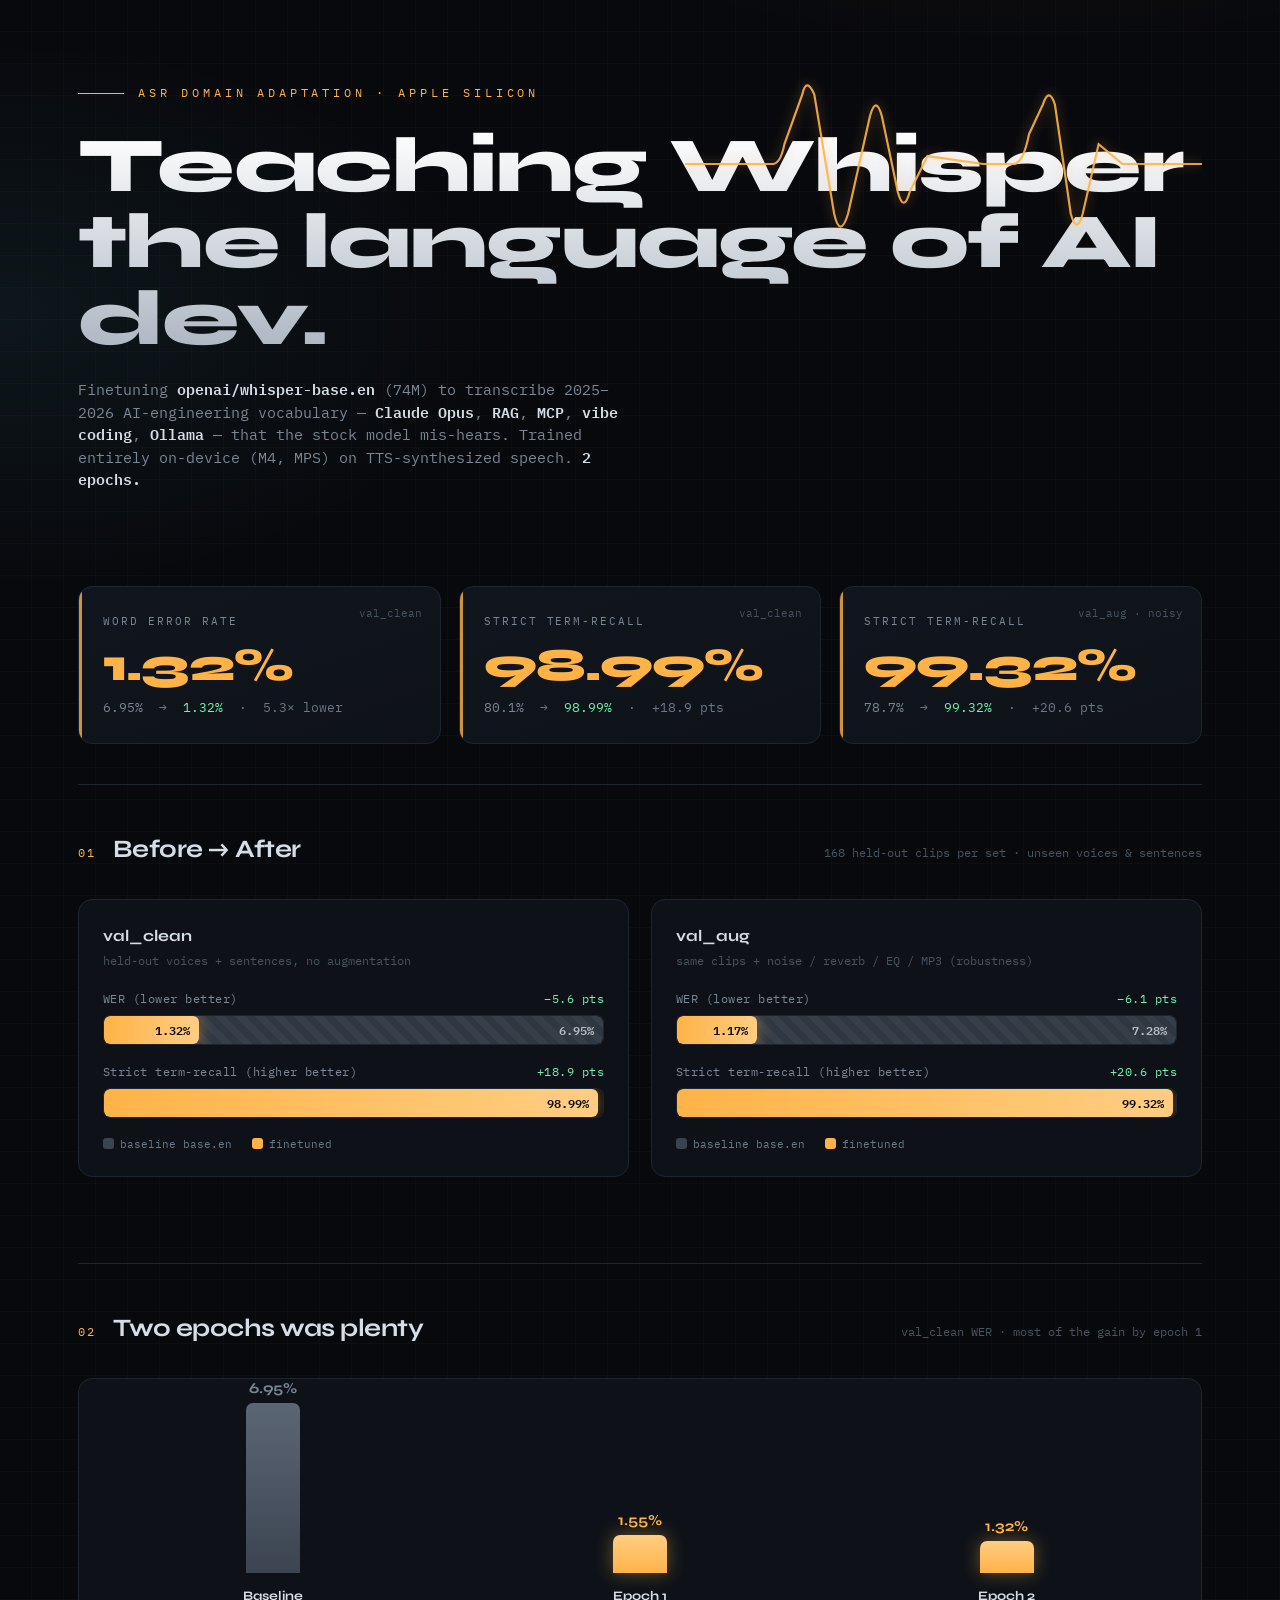
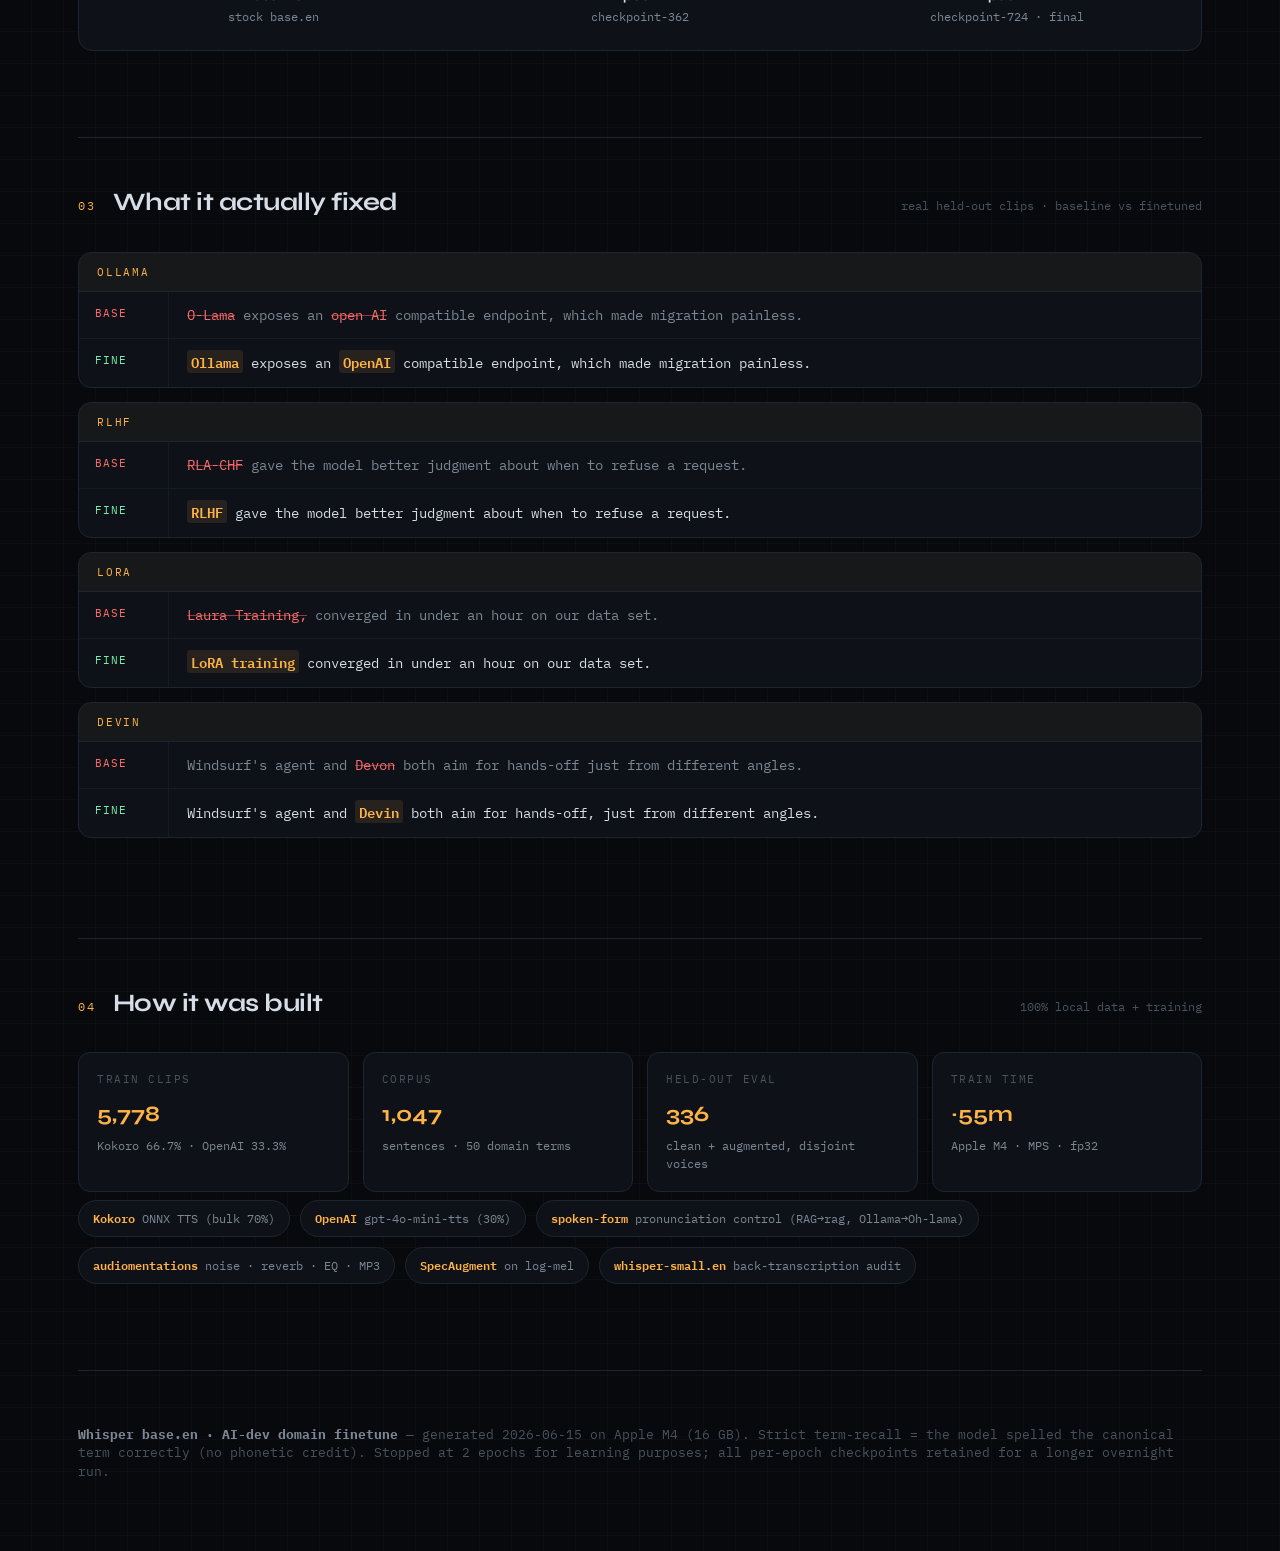
==== results/finetune-report.html @ 1fd8cd31 "docs: finetune results report (HTML) + hard-terms experimental shortlist" ====
<!DOCTYPE html>
<html lang="en">
<head>
<meta charset="UTF-8" />
<meta name="viewport" content="width=device-width, initial-scale=1.0" />
<title>Whisper base.en — Domain Finetune Results</title>
<link rel="preconnect" href="https://fonts.googleapis.com" />
<link rel="preconnect" href="https://fonts.gstatic.com" crossorigin />
<link href="https://fonts.googleapis.com/css2?family=Syne:wght@600;700;800&family=IBM+Plex+Mono:wght@400;500;600&display=swap" rel="stylesheet" />
<style>
  :root{
    --bg:#08090d; --panel:#0e1218; --panel2:#11161e; --line:#1d2530;
    --ink:#d6dde6; --muted:#6b7886; --dim:#48535f;
    --amber:#ffb347; --amber-soft:#ffcd82; --steel:#7b8794;
    --cyan:#54c9d6; --green:#74f0ad; --red:#ff6b6b;
  }
  *{box-sizing:border-box;margin:0;padding:0}
  html{scroll-behavior:smooth}
  body{
    background:var(--bg); color:var(--ink);
    font-family:"IBM Plex Mono",monospace; line-height:1.5;
    -webkit-font-smoothing:antialiased; overflow-x:hidden;
    background-image:
      radial-gradient(1200px 600px at 80% -10%, rgba(255,179,71,.10), transparent 60%),
      radial-gradient(900px 500px at 0% 10%, rgba(84,201,214,.07), transparent 55%),
      linear-gradient(transparent 0 31px, rgba(255,255,255,.018) 31px 32px),
      linear-gradient(90deg, transparent 0 31px, rgba(255,255,255,.018) 31px 32px);
    background-size:auto,auto,32px 32px,32px 32px;
  }
  .wrap{max-width:1180px;margin:0 auto;padding:0 28px}
  .mono{font-family:"IBM Plex Mono",monospace}
  .display{font-family:"Syne",sans-serif;letter-spacing:-.02em}

  /* ---- hero ---- */
  header{padding:84px 0 40px;position:relative}
  .kicker{font-size:12px;letter-spacing:.32em;text-transform:uppercase;color:var(--amber);
    display:flex;align-items:center;gap:14px;margin-bottom:26px}
  .kicker::before{content:"";width:46px;height:1px;background:var(--amber);display:inline-block}
  h1.display{font-size:clamp(38px,6.4vw,78px);font-weight:800;line-height:.98;
    background:linear-gradient(180deg,#fff,#aab4c0);-webkit-background-clip:text;background-clip:text;
    -webkit-text-fill-color:transparent;max-width:14ch}
  .sub{color:var(--steel);margin-top:22px;max-width:62ch;font-size:15px}
  .sub b{color:var(--ink);font-weight:600}

  .scope{position:absolute;right:0;top:64px;width:min(46%,520px);height:200px;opacity:.9;pointer-events:none}
  @media(max-width:860px){.scope{display:none}}
  .scope path{filter:drop-shadow(0 0 6px rgba(255,179,71,.5))}
  .dash{stroke-dasharray:1600;stroke-dashoffset:1600;animation:draw 2.4s 0.3s ease forwards}
  @keyframes draw{to{stroke-dashoffset:0}}

  /* ---- headline stats ---- */
  .headline{display:grid;grid-template-columns:repeat(3,1fr);gap:18px;margin:54px 0 10px}
  @media(max-width:820px){.headline{grid-template-columns:1fr}}
  .stat{background:linear-gradient(160deg,var(--panel2),var(--panel));border:1px solid var(--line);
    border-radius:14px;padding:26px 24px;position:relative;overflow:hidden}
  .stat::after{content:"";position:absolute;left:0;top:0;height:100%;width:3px;background:var(--amber);opacity:.8}
  .stat .lab{font-size:11px;letter-spacing:.18em;text-transform:uppercase;color:var(--steel)}
  .stat .big{font-family:"Syne",sans-serif;font-weight:800;font-size:46px;line-height:1.05;margin-top:12px;
    color:var(--amber);letter-spacing:-.02em}
  .stat .flow{margin-top:8px;font-size:13px;color:var(--muted)}
  .stat .flow .b{color:var(--steel)}
  .stat .flow .a{color:var(--green)}
  .stat .tag{position:absolute;top:18px;right:18px;font-size:11px;color:var(--dim)}

  /* ---- section ---- */
  section{padding:46px 0;border-top:1px solid var(--line);margin-top:40px}
  .sec-h{display:flex;align-items:baseline;gap:16px;margin-bottom:30px}
  .sec-h h2{font-family:"Syne",sans-serif;font-weight:700;font-size:25px}
  .sec-h .idx{font-size:12px;color:var(--amber);letter-spacing:.2em}
  .sec-h .note{margin-left:auto;font-size:12px;color:var(--dim)}

  /* ---- metric bars ---- */
  .grid2{display:grid;grid-template-columns:1fr 1fr;gap:22px}
  @media(max-width:780px){.grid2{grid-template-columns:1fr}}
  .card{background:var(--panel);border:1px solid var(--line);border-radius:14px;padding:24px}
  .card h3{font-family:"Syne",sans-serif;font-size:16px;font-weight:700;margin-bottom:4px}
  .card .cap{font-size:12px;color:var(--dim);margin-bottom:20px}
  .metric{margin:18px 0}
  .metric .ml{display:flex;justify-content:space-between;font-size:12px;color:var(--steel);margin-bottom:7px;letter-spacing:.04em}
  .metric .ml .delta{color:var(--green)}
  .track{position:relative;height:30px;background:#0a0d12;border:1px solid var(--line);border-radius:7px;overflow:hidden}
  .bar{position:absolute;top:0;left:0;height:100%;border-radius:6px;width:0;transition:width 1.3s cubic-bezier(.2,.8,.2,1)}
  .bar.before{background:repeating-linear-gradient(45deg,#3a434f,#3a434f 7px,#333b46 7px,#333b46 14px);z-index:1;opacity:.92}
  .bar.after{background:linear-gradient(90deg,var(--amber),var(--amber-soft));box-shadow:0 0 16px rgba(255,179,71,.45);z-index:2}
  .bar .v{position:absolute;right:9px;top:50%;transform:translateY(-50%);font-size:12px;font-weight:600;color:#0a0d12}
  .bar.before .v{color:#c4ccd6}
  .legend{display:flex;gap:20px;font-size:11px;color:var(--muted);margin-top:6px}
  .legend i{display:inline-block;width:11px;height:11px;border-radius:3px;margin-right:6px;vertical-align:-1px}
  .legend .lb{background:#3a434f}.legend .la{background:var(--amber)}

  /* ---- training curve ---- */
  .curve{display:flex;gap:26px;align-items:flex-end;flex-wrap:wrap}
  .curve .col{flex:1;min-width:120px;text-align:center}
  .curve .colbar{height:170px;display:flex;align-items:flex-end;justify-content:center;gap:2px}
  .cb{width:54px;border-radius:7px 7px 0 0;height:0;transition:height 1.1s cubic-bezier(.2,.8,.2,1);position:relative}
  .cb .top{position:absolute;top:-26px;left:50%;transform:translateX(-50%);font-size:15px;font-weight:700;font-family:"Syne",sans-serif;white-space:nowrap}
  .cb.base{background:linear-gradient(180deg,#5b6675,#3c4451)}
  .cb.base .top{color:var(--steel)}
  .cb.ep{background:linear-gradient(180deg,var(--amber-soft),var(--amber));box-shadow:0 0 18px rgba(255,179,71,.4)}
  .cb.ep .top{color:var(--amber)}
  .curve .cl{margin-top:14px;font-size:12px;color:var(--steel)}
  .curve .cl b{display:block;color:var(--ink);font-family:"Syne",sans-serif;font-size:13px;margin-bottom:2px}

  /* ---- diff examples ---- */
  .diff{border:1px solid var(--line);border-radius:13px;overflow:hidden;margin-bottom:14px;background:var(--panel)}
  .diff .term{font-size:11px;letter-spacing:.16em;text-transform:uppercase;color:var(--amber);
    padding:11px 18px;border-bottom:1px solid var(--line);background:rgba(255,179,71,.04)}
  .diff .row{display:grid;grid-template-columns:90px 1fr;gap:0;font-size:13.5px;border-bottom:1px solid #161c25}
  .diff .row:last-child{border-bottom:0}
  .diff .lab{padding:13px 16px;color:var(--dim);font-size:11px;letter-spacing:.1em;border-right:1px solid #161c25}
  .diff .txt{padding:13px 18px}
  .diff .before .txt{color:var(--steel)}
  .diff .before .lab{color:var(--red)}
  .diff .after .txt{color:var(--ink)}
  .diff .after .lab{color:var(--green)}
  .hl-bad{color:var(--red);text-decoration:line-through;text-decoration-color:rgba(255,107,107,.5)}
  .hl-good{color:var(--amber);font-weight:600;background:rgba(255,179,71,.10);padding:0 4px;border-radius:3px}

  /* ---- method panel ---- */
  .specs{display:grid;grid-template-columns:repeat(4,1fr);gap:14px}
  @media(max-width:820px){.specs{grid-template-columns:1fr 1fr}}
  .spec{background:var(--panel);border:1px solid var(--line);border-radius:12px;padding:18px}
  .spec .k{font-size:11px;letter-spacing:.14em;text-transform:uppercase;color:var(--dim)}
  .spec .v{font-family:"Syne",sans-serif;font-weight:700;font-size:22px;margin-top:10px;color:var(--amber)}
  .spec .d{font-size:12px;color:var(--steel);margin-top:6px}

  .pipeline{display:flex;flex-wrap:wrap;gap:10px;margin-top:8px}
  .chip{font-size:12px;padding:8px 14px;border:1px solid var(--line);border-radius:30px;color:var(--steel);background:var(--panel)}
  .chip b{color:var(--amber);font-weight:600}

  footer{padding:54px 0 70px;color:var(--dim);font-size:12.5px;border-top:1px solid var(--line);margin-top:40px}
  footer b{color:var(--steel)}
  .reveal{opacity:0;transform:translateY(18px);transition:opacity .7s ease,transform .7s ease}
  .reveal.in{opacity:1;transform:none}
</style>
</head>
<body>
<div class="wrap">

  <header>
    <svg class="scope" viewBox="0 0 520 200" fill="none">
      <path class="dash" d="M0,100 L70,100 L88,100 Q96,100 100,80 L118,30 Q122,12 130,30 L150,150 Q156,176 164,150 L186,52 Q192,30 198,52 L214,128 Q220,150 226,128 L244,92 L300,100 L330,100 Q340,100 346,70 L360,40 Q366,22 372,40 L388,150 Q394,172 400,150 L416,80 L440,100 L520,100"
        stroke="#ffb347" stroke-width="2.2"/>
    </svg>
    <div class="kicker">ASR Domain Adaptation · Apple&nbsp;Silicon</div>
    <h1 class="display">Teaching Whisper the language of AI dev.</h1>
    <p class="sub">Finetuning <b>openai/whisper-base.en</b> (74M) to transcribe 2025–2026 AI-engineering
    vocabulary — <b>Claude Opus</b>, <b>RAG</b>, <b>MCP</b>, <b>vibe coding</b>, <b>Ollama</b> — that the
    stock model mis-hears. Trained entirely on-device (M4, MPS) on TTS-synthesized speech. <b>2 epochs.</b></p>
  </header>

  <!-- headline -->
  <div class="headline">
    <div class="stat reveal"><div class="tag">val_clean</div><div class="lab">Word Error Rate</div>
      <div class="big" data-count="1.32" data-suffix="%">0%</div>
      <div class="flow"><span class="b">6.95%</span> &nbsp;→&nbsp; <span class="a">1.32%</span> &nbsp;·&nbsp; 5.3× lower</div></div>
    <div class="stat reveal"><div class="tag">val_clean</div><div class="lab">Strict term-recall</div>
      <div class="big" data-count="98.99" data-suffix="%">0%</div>
      <div class="flow"><span class="b">80.1%</span> &nbsp;→&nbsp; <span class="a">98.99%</span> &nbsp;·&nbsp; +18.9 pts</div></div>
    <div class="stat reveal"><div class="tag">val_aug · noisy</div><div class="lab">Strict term-recall</div>
      <div class="big" data-count="99.32" data-suffix="%">0%</div>
      <div class="flow"><span class="b">78.7%</span> &nbsp;→&nbsp; <span class="a">99.32%</span> &nbsp;·&nbsp; +20.6 pts</div></div>
  </div>

  <!-- metrics -->
  <section>
    <div class="sec-h"><span class="idx">01</span><h2 class="display">Before → After</h2>
      <span class="note">168 held-out clips per set · unseen voices &amp; sentences</span></div>
    <div class="grid2">
      <div class="card reveal">
        <h3>val_clean</h3><div class="cap">held-out voices + sentences, no augmentation</div>
        <div class="metric" data-before="100" data-bv="6.95" data-after="19" data-av="1.32">
          <div class="ml"><span>WER (lower better)</span><span class="delta">−5.6 pts</span></div>
          <div class="track"><div class="bar before"><span class="v">6.95%</span></div><div class="bar after"><span class="v">1.32%</span></div></div></div>
        <div class="metric" data-before="80.1" data-bv="80.1" data-after="98.99" data-av="98.99">
          <div class="ml"><span>Strict term-recall (higher better)</span><span class="delta">+18.9 pts</span></div>
          <div class="track"><div class="bar before"><span class="v">80.1%</span></div><div class="bar after"><span class="v">98.99%</span></div></div></div>
        <div class="legend"><span><i class="lb"></i>baseline base.en</span><span><i class="la"></i>finetuned</span></div>
      </div>
      <div class="card reveal">
        <h3>val_aug</h3><div class="cap">same clips + noise / reverb / EQ / MP3 (robustness)</div>
        <div class="metric" data-before="100" data-bv="7.28" data-after="16" data-av="1.17">
          <div class="ml"><span>WER (lower better)</span><span class="delta">−6.1 pts</span></div>
          <div class="track"><div class="bar before"><span class="v">7.28%</span></div><div class="bar after"><span class="v">1.17%</span></div></div></div>
        <div class="metric" data-before="78.7" data-bv="78.7" data-after="99.32" data-av="99.32">
          <div class="ml"><span>Strict term-recall (higher better)</span><span class="delta">+20.6 pts</span></div>
          <div class="track"><div class="bar before"><span class="v">78.7%</span></div><div class="bar after"><span class="v">99.32%</span></div></div></div>
        <div class="legend"><span><i class="lb"></i>baseline base.en</span><span><i class="la"></i>finetuned</span></div>
      </div>
    </div>
  </section>

  <!-- training curve -->
  <section>
    <div class="sec-h"><span class="idx">02</span><h2 class="display">Two epochs was plenty</h2>
      <span class="note">val_clean WER · most of the gain by epoch 1</span></div>
    <div class="card reveal">
      <div class="curve">
        <div class="col"><div class="colbar"><div class="cb base" data-h="170"><span class="top">6.95%</span></div></div>
          <div class="cl"><b>Baseline</b>stock base.en</div></div>
        <div class="col"><div class="colbar"><div class="cb ep" data-h="38"><span class="top">1.55%</span></div></div>
          <div class="cl"><b>Epoch 1</b>checkpoint-362</div></div>
        <div class="col"><div class="colbar"><div class="cb ep" data-h="32"><span class="top">1.32%</span></div></div>
          <div class="cl"><b>Epoch 2</b>checkpoint-724 · final</div></div>
      </div>
    </div>
  </section>

  <!-- diff examples -->
  <section>
    <div class="sec-h"><span class="idx">03</span><h2 class="display">What it actually fixed</h2>
      <span class="note">real held-out clips · baseline vs finetuned</span></div>

    <div class="diff reveal"><div class="term">Ollama</div>
      <div class="row before"><div class="lab">BASE</div><div class="txt"><span class="hl-bad">O-Lama</span> exposes an <span class="hl-bad">open AI</span> compatible endpoint, which made migration painless.</div></div>
      <div class="row after"><div class="lab">FINE</div><div class="txt"><span class="hl-good">Ollama</span> exposes an <span class="hl-good">OpenAI</span> compatible endpoint, which made migration painless.</div></div></div>

    <div class="diff reveal"><div class="term">RLHF</div>
      <div class="row before"><div class="lab">BASE</div><div class="txt"><span class="hl-bad">RLA-CHF</span> gave the model better judgment about when to refuse a request.</div></div>
      <div class="row after"><div class="lab">FINE</div><div class="txt"><span class="hl-good">RLHF</span> gave the model better judgment about when to refuse a request.</div></div></div>

    <div class="diff reveal"><div class="term">LoRA</div>
      <div class="row before"><div class="lab">BASE</div><div class="txt"><span class="hl-bad">Laura Training,</span> converged in under an hour on our data set.</div></div>
      <div class="row after"><div class="lab">FINE</div><div class="txt"><span class="hl-good">LoRA training</span> converged in under an hour on our data set.</div></div></div>

    <div class="diff reveal"><div class="term">Devin</div>
      <div class="row before"><div class="lab">BASE</div><div class="txt">Windsurf's agent and <span class="hl-bad">Devon</span> both aim for hands-off just from different angles.</div></div>
      <div class="row after"><div class="lab">FINE</div><div class="txt">Windsurf's agent and <span class="hl-good">Devin</span> both aim for hands-off, just from different angles.</div></div></div>
  </section>

  <!-- method -->
  <section>
    <div class="sec-h"><span class="idx">04</span><h2 class="display">How it was built</h2>
      <span class="note">100% local data + training</span></div>
    <div class="specs">
      <div class="spec reveal"><div class="k">Train clips</div><div class="v">5,778</div><div class="d">Kokoro 66.7% · OpenAI 33.3%</div></div>
      <div class="spec reveal"><div class="k">Corpus</div><div class="v">1,047</div><div class="d">sentences · 50 domain terms</div></div>
      <div class="spec reveal"><div class="k">Held-out eval</div><div class="v">336</div><div class="d">clean + augmented, disjoint voices</div></div>
      <div class="spec reveal"><div class="k">Train time</div><div class="v">~55m</div><div class="d">Apple M4 · MPS · fp32</div></div>
    </div>
    <div class="pipeline">
      <span class="chip"><b>Kokoro</b> ONNX TTS (bulk 70%)</span>
      <span class="chip"><b>OpenAI</b> gpt-4o-mini-tts (30%)</span>
      <span class="chip"><b>spoken-form</b> pronunciation control (RAG→rag, Ollama→Oh-lama)</span>
      <span class="chip"><b>audiomentations</b> noise · reverb · EQ · MP3</span>
      <span class="chip"><b>SpecAugment</b> on log-mel</span>
      <span class="chip"><b>whisper-small.en</b> back-transcription audit</span>
    </div>
  </section>

  <footer>
    <b>Whisper base.en · AI-dev domain finetune</b> — generated 2026-06-15 on Apple M4 (16&nbsp;GB).
    Strict term-recall = the model spelled the canonical term correctly (no phonetic credit).
    Stopped at 2 epochs for learning purposes; all per-epoch checkpoints retained for a longer overnight run.
  </footer>
</div>

<script>
  // count-up headline numbers
  function countUp(el){
    const target=parseFloat(el.dataset.count), suf=el.dataset.suffix||"";
    const dur=1400, t0=performance.now();
    function tick(now){
      const p=Math.min((now-t0)/dur,1), e=1-Math.pow(1-p,3);
      el.textContent=(target*e).toFixed(2).replace(/\.00$/,"")+suf;
      if(p<1) requestAnimationFrame(tick);
      else el.textContent=target+suf;
    }
    requestAnimationFrame(tick);
  }
  // fill metric bars: WER bars scaled to a 0..7.5% range; recall bars use raw %
  function fillBars(card){
    card.querySelectorAll(".metric").forEach(m=>{
      const before=parseFloat(m.dataset.before), after=parseFloat(m.dataset.after);
      const b=m.querySelector(".bar.before"), a=m.querySelector(".bar.after");
      setTimeout(()=>{ b.style.width=before+"%"; a.style.width=after+"%"; },120);
    });
  }
  const io=new IntersectionObserver((es)=>{
    es.forEach(en=>{
      if(!en.isIntersecting) return;
      en.target.classList.add("in");
      en.target.querySelectorAll?.("[data-count]").forEach(countUp);
      if(en.target.classList.contains("card")) fillBars(en.target);
      if(en.target.querySelector?.(".curve"))
        en.target.querySelectorAll(".cb").forEach(cb=>setTimeout(()=>cb.style.height=cb.dataset.h+"px",150));
      io.unobserve(en.target);
    });
  },{threshold:.3});
  document.querySelectorAll(".reveal,.headline .stat").forEach(el=>io.observe(el));
  // headline count-up fires immediately
  document.querySelectorAll(".headline [data-count]").forEach(el=>{el.classList.add("in");countUp(el);});
</script>
</body>
</html>
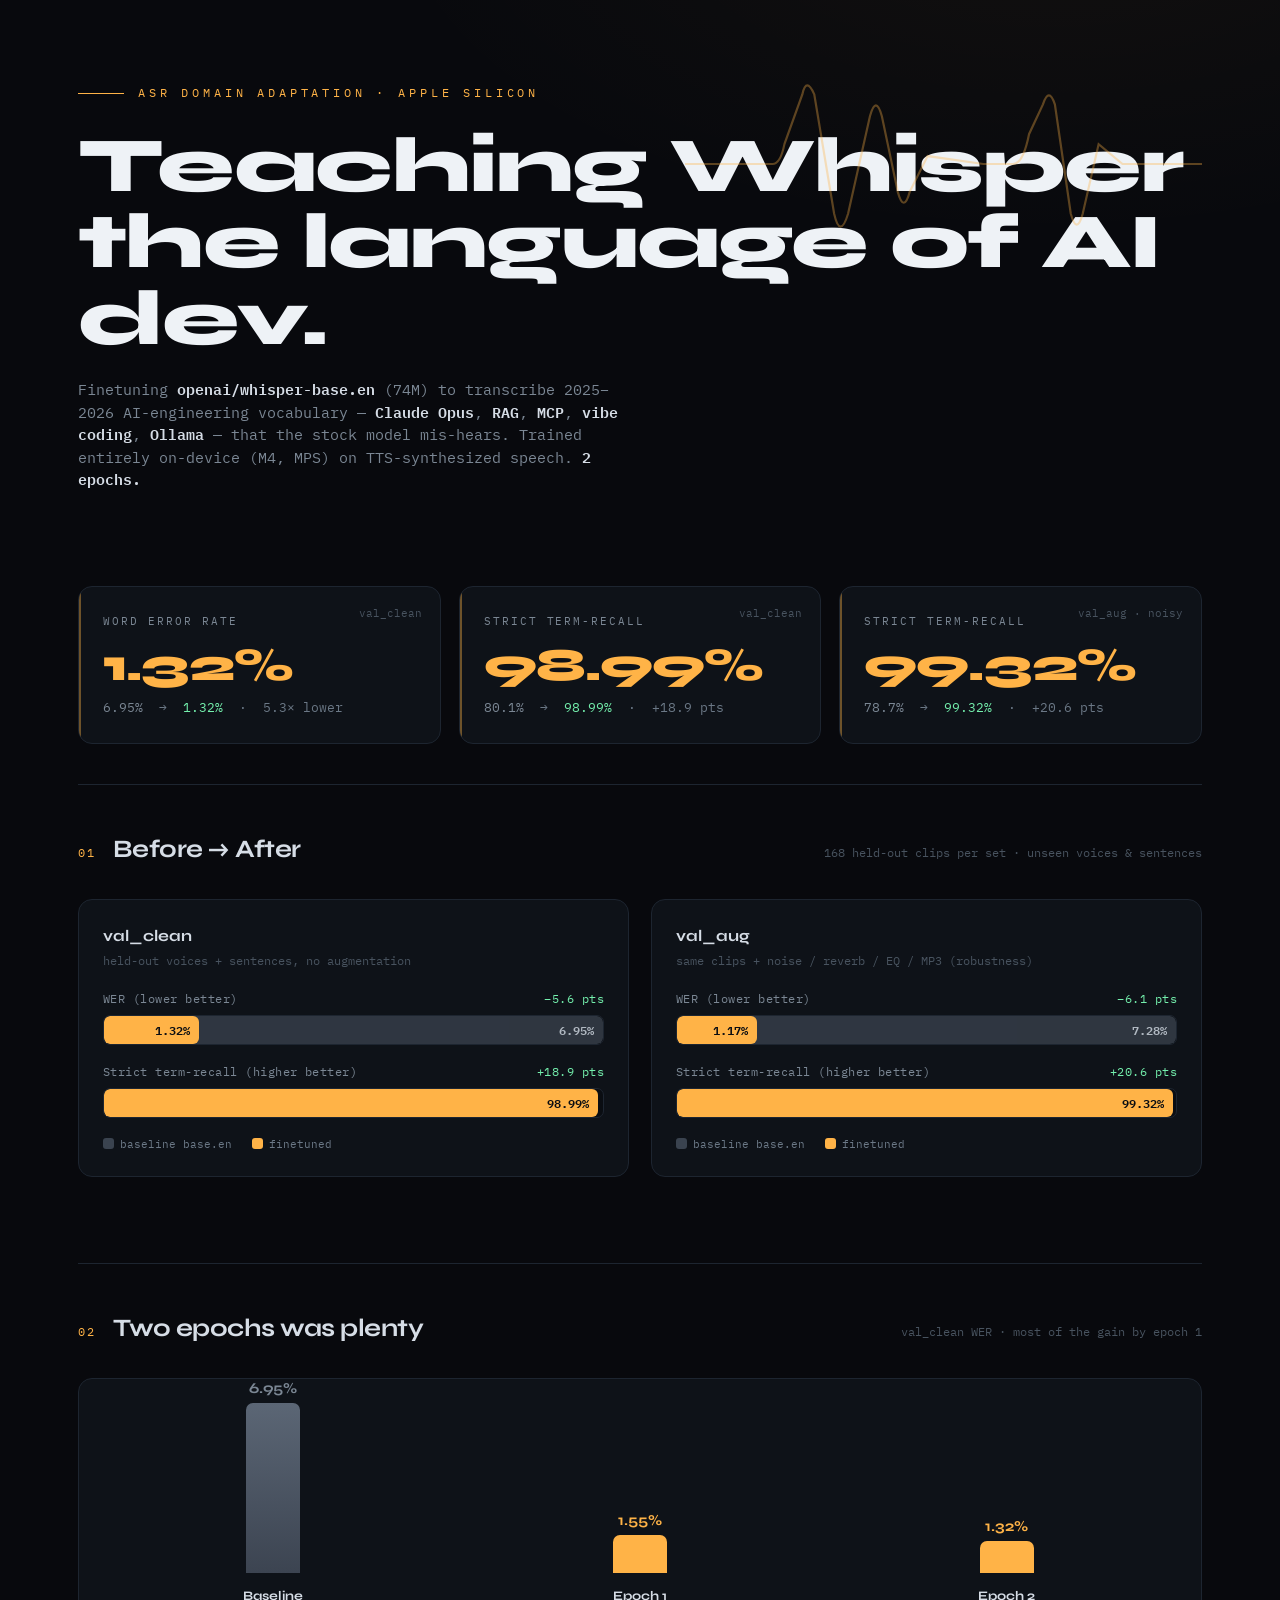
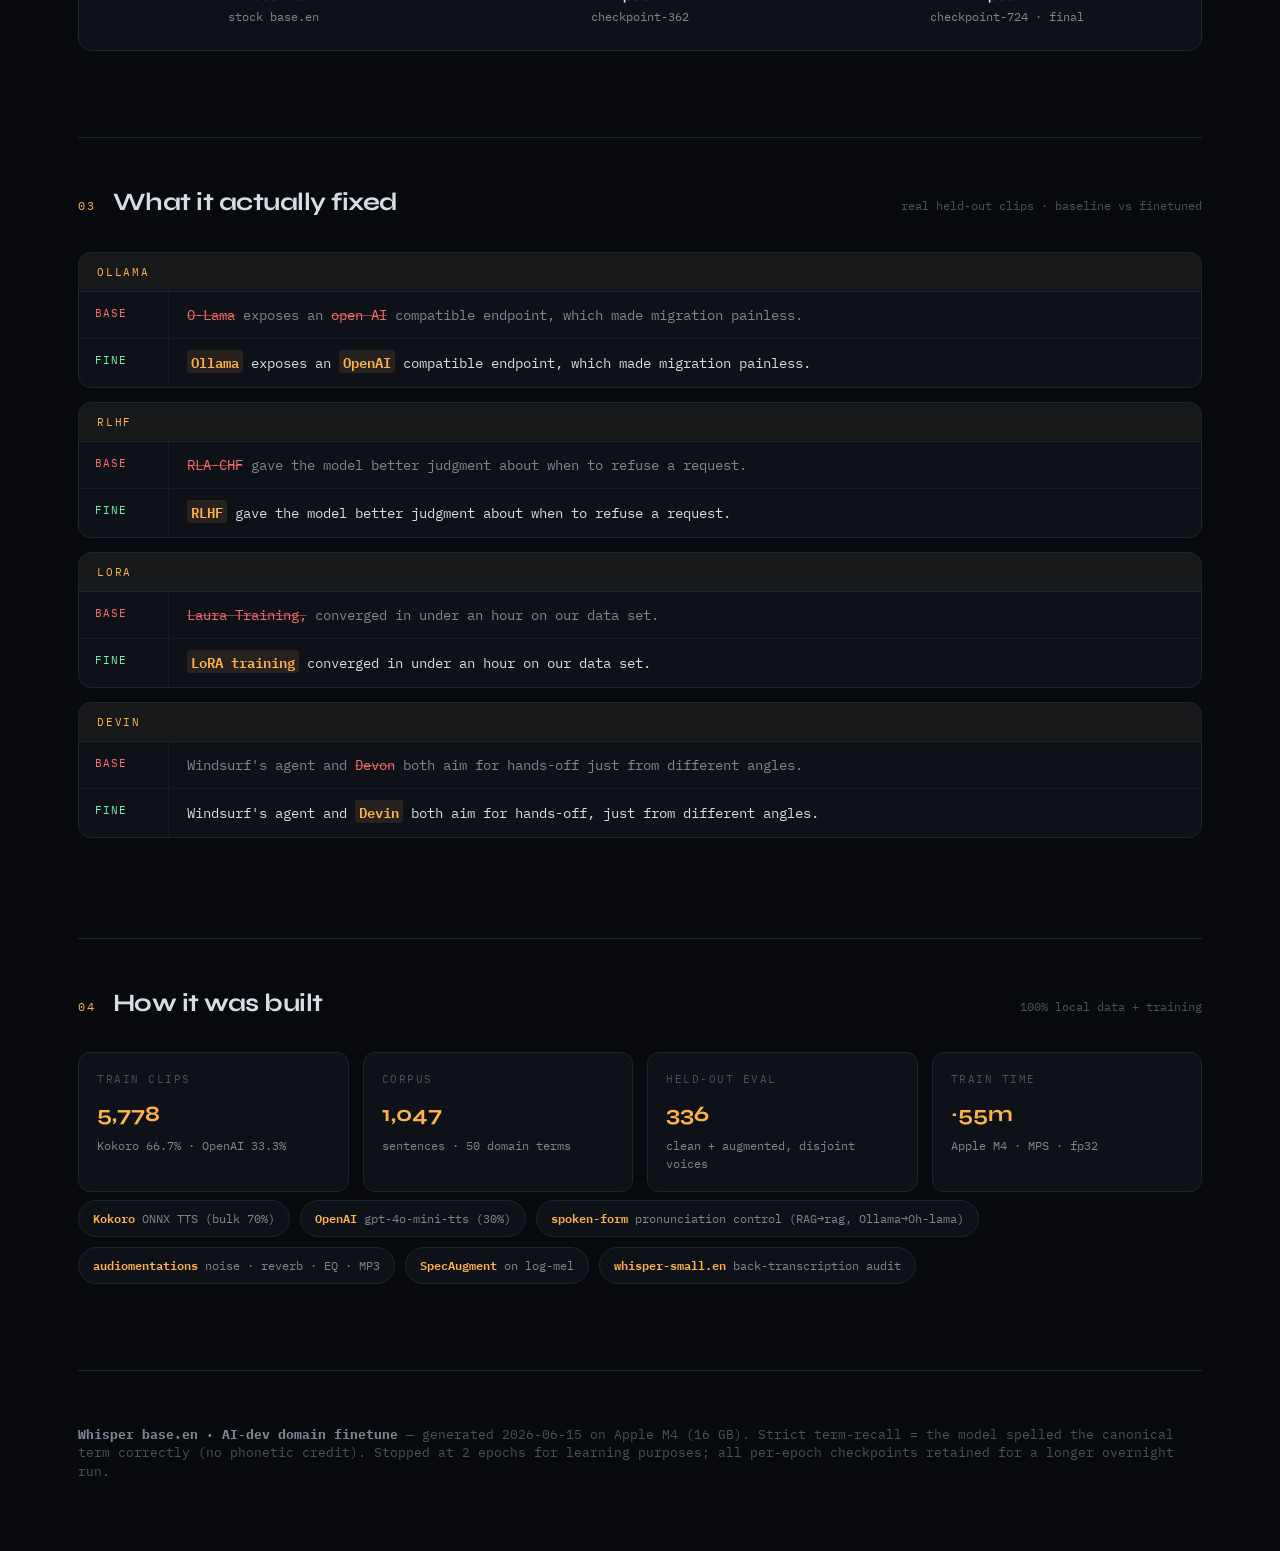
==== commit f11b52fe: "style: calmer, less-cluttered finetune report Tone down the flashier decoration while keeping the am" ====
--- a/results/finetune-report.html
+++ b/results/finetune-report.html
@@ -20,12 +20,8 @@
     background:var(--bg); color:var(--ink);
     font-family:"IBM Plex Mono",monospace; line-height:1.5;
     -webkit-font-smoothing:antialiased; overflow-x:hidden;
-    background-image:
-      radial-gradient(1200px 600px at 80% -10%, rgba(255,179,71,.10), transparent 60%),
-      radial-gradient(900px 500px at 0% 10%, rgba(84,201,214,.07), transparent 55%),
-      linear-gradient(transparent 0 31px, rgba(255,255,255,.018) 31px 32px),
-      linear-gradient(90deg, transparent 0 31px, rgba(255,255,255,.018) 31px 32px);
-    background-size:auto,auto,32px 32px,32px 32px;
+    background-image:radial-gradient(1100px 560px at 82% -12%, rgba(255,179,71,.045), transparent 62%);
+    background-attachment:fixed;
   }
   .wrap{max-width:1180px;margin:0 auto;padding:0 28px}
   .mono{font-family:"IBM Plex Mono",monospace}
@@ -37,23 +33,21 @@
     display:flex;align-items:center;gap:14px;margin-bottom:26px}
   .kicker::before{content:"";width:46px;height:1px;background:var(--amber);display:inline-block}
   h1.display{font-size:clamp(38px,6.4vw,78px);font-weight:800;line-height:.98;
-    background:linear-gradient(180deg,#fff,#aab4c0);-webkit-background-clip:text;background-clip:text;
-    -webkit-text-fill-color:transparent;max-width:14ch}
+    color:#eef2f6;max-width:14ch}
   .sub{color:var(--steel);margin-top:22px;max-width:62ch;font-size:15px}
   .sub b{color:var(--ink);font-weight:600}
 
-  .scope{position:absolute;right:0;top:64px;width:min(46%,520px);height:200px;opacity:.9;pointer-events:none}
+  .scope{position:absolute;right:0;top:64px;width:min(46%,520px);height:200px;opacity:.34;pointer-events:none}
   @media(max-width:860px){.scope{display:none}}
-  .scope path{filter:drop-shadow(0 0 6px rgba(255,179,71,.5))}
   .dash{stroke-dasharray:1600;stroke-dashoffset:1600;animation:draw 2.4s 0.3s ease forwards}
   @keyframes draw{to{stroke-dashoffset:0}}
 
   /* ---- headline stats ---- */
   .headline{display:grid;grid-template-columns:repeat(3,1fr);gap:18px;margin:54px 0 10px}
   @media(max-width:820px){.headline{grid-template-columns:1fr}}
-  .stat{background:linear-gradient(160deg,var(--panel2),var(--panel));border:1px solid var(--line);
+  .stat{background:var(--panel);border:1px solid var(--line);
     border-radius:14px;padding:26px 24px;position:relative;overflow:hidden}
-  .stat::after{content:"";position:absolute;left:0;top:0;height:100%;width:3px;background:var(--amber);opacity:.8}
+  .stat::after{content:"";position:absolute;left:0;top:0;height:100%;width:2px;background:var(--amber);opacity:.4}
   .stat .lab{font-size:11px;letter-spacing:.18em;text-transform:uppercase;color:var(--steel)}
   .stat .big{font-family:"Syne",sans-serif;font-weight:800;font-size:46px;line-height:1.05;margin-top:12px;
     color:var(--amber);letter-spacing:-.02em}
@@ -80,8 +74,8 @@
   .metric .ml .delta{color:var(--green)}
   .track{position:relative;height:30px;background:#0a0d12;border:1px solid var(--line);border-radius:7px;overflow:hidden}
   .bar{position:absolute;top:0;left:0;height:100%;border-radius:6px;width:0;transition:width 1.3s cubic-bezier(.2,.8,.2,1)}
-  .bar.before{background:repeating-linear-gradient(45deg,#3a434f,#3a434f 7px,#333b46 7px,#333b46 14px);z-index:1;opacity:.92}
-  .bar.after{background:linear-gradient(90deg,var(--amber),var(--amber-soft));box-shadow:0 0 16px rgba(255,179,71,.45);z-index:2}
+  .bar.before{background:#333b46;z-index:1;opacity:.9}
+  .bar.after{background:var(--amber);z-index:2}
   .bar .v{position:absolute;right:9px;top:50%;transform:translateY(-50%);font-size:12px;font-weight:600;color:#0a0d12}
   .bar.before .v{color:#c4ccd6}
   .legend{display:flex;gap:20px;font-size:11px;color:var(--muted);margin-top:6px}
@@ -96,7 +90,7 @@
   .cb .top{position:absolute;top:-26px;left:50%;transform:translateX(-50%);font-size:15px;font-weight:700;font-family:"Syne",sans-serif;white-space:nowrap}
   .cb.base{background:linear-gradient(180deg,#5b6675,#3c4451)}
   .cb.base .top{color:var(--steel)}
-  .cb.ep{background:linear-gradient(180deg,var(--amber-soft),var(--amber));box-shadow:0 0 18px rgba(255,179,71,.4)}
+  .cb.ep{background:var(--amber)}
   .cb.ep .top{color:var(--amber)}
   .curve .cl{margin-top:14px;font-size:12px;color:var(--steel)}
   .curve .cl b{display:block;color:var(--ink);font-family:"Syne",sans-serif;font-size:13px;margin-bottom:2px}
